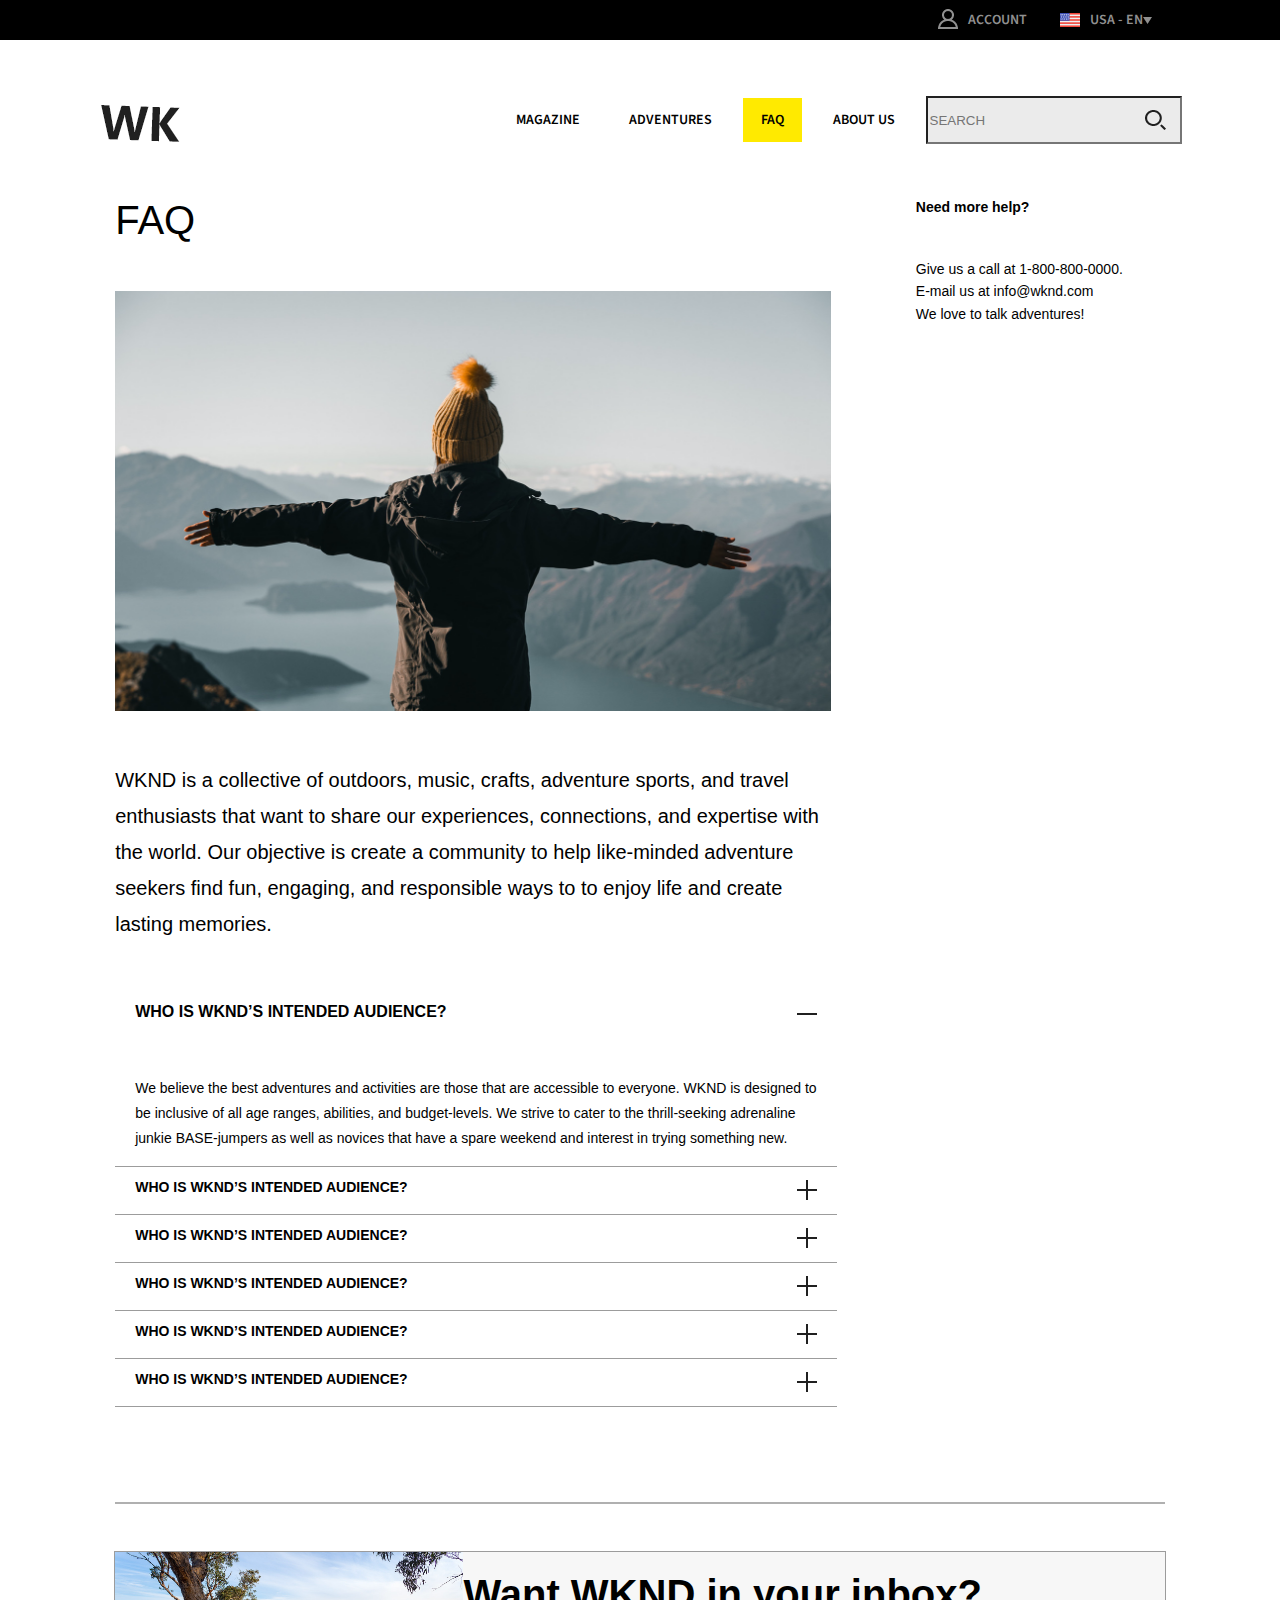
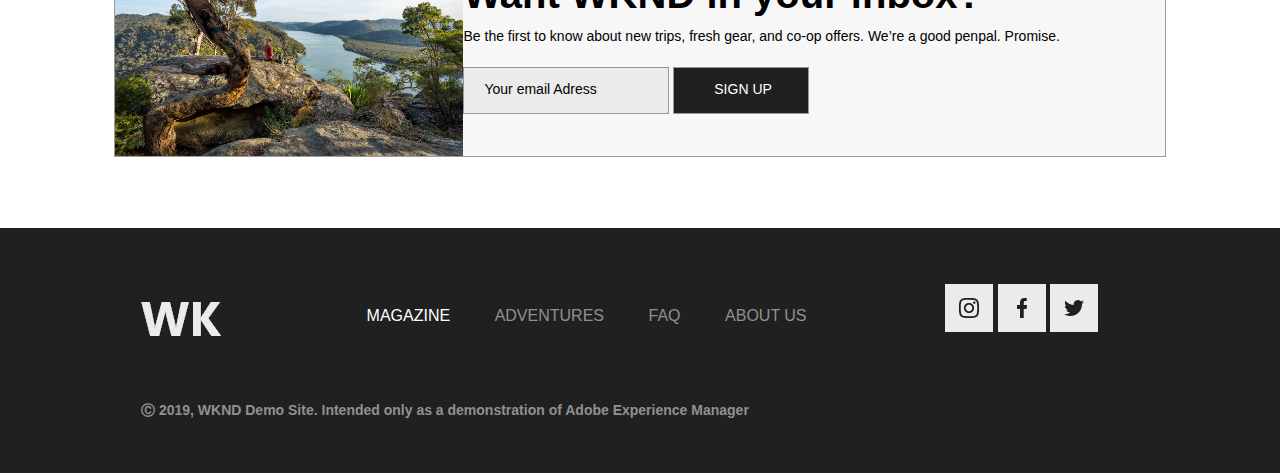
==== index.html @ 00b630f4 "first page" ====
<!DOCTYPE html>
<html lang="en">
<head>
    <meta charset="UTF-8">
    <meta http-equiv="X-UA-Compatible" content="IE=edge">
    <meta name="viewport" content="width=device-width, initial-scale=1.0">
    <title>Document</title>
    <link rel="stylesheet" href="./reset.css">
    <link rel="preconnect" href="https://fonts.googleapis.com">
    <link rel="preconnect" href="https://fonts.gstatic.com" crossorigin>
    <link href="https://fonts.googleapis.com/css2?family=Source+Sans+Pro:wght@400;600&display=swap"     rel="stylesheet">
    <link rel="stylesheet" href="style.css">
</head>
<body>
    <article class="contener">
        <header>
            <nav class="nav_top">
                <div></div>
                <div class="div_1">
                    <p class="using">
                        <img src="./img/Dribbble-Light-Preview.png" alt="">
                        <p>
                            ACCOUNT
                        </p>
                    </p>
                    <p class="lange">
                        <p class="flag"><img src="./img/USA.png" alt=""></p>
                        <p>USA - EN</p>
                        <img src="./img/ico_arrow.png" alt="">
                    </p>
                </div>
            </nav>
            <nav class="nav_bottom">
                <img src="./img/WKND-brand-logoo.png" alt="">
                <div class="meniue">
                    <ul> 
                        <li>MAGAZINE</li>
                        <li>ADVENTURES</li>
                        <li class="active">FAQ</li>
                        <li>ABOUT US</li>
                    </ul>
                    <div>
                        <input type="search" placeholder="SEARCH">
                        <img src="./img/search-icon.png" alt="">
                    </div>
                </div>
            </nav>
        </header>
        <main class="main">
            <section class="main_top">
                <div class="main_top_left">
                    <h1>FAQ</h1>
                   <div><img src="./img/WKND-image.png" alt=""></div>
                     <p class="p">WKND is a collective of outdoors, music, crafts, adventure sports, and travel   
                        <br> enthusiasts that want to share our experiences, connections, and expertise with  <br>the world. Our objective is create a community to help like-minded adventure      <br>seekers find fun, engaging, and responsible ways to to enjoy life and create
                        <br> lasting memories.
                    </p>
                    <div class="question">
                        <p class="who_is">
                            <span>WHO IS WKND’S INTENDED AUDIENCE?</span>
                            <img src="./img/WKND-iconn.png" alt="">
                            <p class="txt">We believe the best adventures and activities are those that are accessible to everyone. WKND is designed to  <br> be inclusive of all age ranges, abilities, and budget-levels. We strive to cater to the thrill-seeking adrenaline <br> junkie BASE-jumpers as well as novices that have a spare weekend and interest in trying something new.  </p>
                        </p>
                        <p class="question_p">
                            <span>WHO IS WKND’S INTENDED AUDIENCE?</span>
                            <img src="./img/WKND-icon.png" alt="">
                        </p>
                        <p class="question_p">
                            <span>WHO IS WKND’S INTENDED AUDIENCE?</span>
                            <img src="./img/WKND-icon.png" alt="">
                        </p>
                        <p class="question_p">
                            <span>WHO IS WKND’S INTENDED AUDIENCE?</span>
                            <img src="./img/WKND-icon.png" alt="">
                        </p>
                        <p class="question_p">
                            <span>WHO IS WKND’S INTENDED AUDIENCE?</span>
                            <img src="./img/WKND-icon.png" alt="">
                        </p>
                        <p class="question_p">
                            <span>WHO IS WKND’S INTENDED AUDIENCE?</span>
                            <img src="./img/WKND-icon.png" alt="">
                        </p>
                    </div>
                </div>
                <div class="main_top_help">
                    <h2>Need more help?</h2>
                    <p>Give us a call at 1-800-800-0000. <br>
                        E-mail us at info@wknd.com <br>
                        We love to talk adventures!</p>
                </div> 
            </section>
            <div class="line"></div>
            <div class="card">
                <img src="./img/WKND-imagee.png" alt="">  
                <div>
                    <h2>Want WKND in your inbox?</h2>  
                    <p>Be the first to know about new trips, fresh gear, and co-op offers. We’re a good penpal. Promise.</p>
                    <button class="btn1">Your email Adress</button>
                    <button class="btn2">SIGN UP</button>
                </div></div>
        </main>
        <footer>
            <nav class="nav_footer">
                <img src="./img/WKND-brand-logo.png" alt="">
                    <ul> 
                        <li class="active">MAGAZINE</li>
                        <li>ADVENTURES</li>
                        <li>FAQ</li>
                        <li>ABOUT US</li>
                    </ul>
                    <div>
                      <a href=""> <img src="./img/instagra.png" alt=""></a> 
                       <a href=""> <img src="./img/facebook.png" alt=""></a>
                        <a href=""><img src="./img/twiter.png" alt=""></a>
                    </div>
            </nav>
            <p class="information">Ⓒ 2019, WKND Demo Site. Intended only as a demonstration of Adobe Experience Manager</p>
        </footer>
    </article>
</body>
</html>
---- style.css ----
.contener{
    max-width: 1366px;
    width: 100%;
    margin: 0px auto;
    font-family: 'Source Serif Pro',sans-serif;
}
header{
    font-size: 14px;
    font-family: 'Source Sans Pro', sans-serif;
    font-weight: 600;
}
.nav_top{
    width: 100%;
    height: 40px;
    background-color: black;
    display: flex;
    justify-content: flex-end;
    color: #909090;
    border: 0.5 solid #707070;
    
}
.nav_top .div_1{
    width: 40%;
    height: 100%;
    display: flex;
    justify-content: end;
    align-items: center;
    margin-right: 10%;
}
header .nav_top .using img{
     margin-right: 10px;
}
header .nav_top .lange{
    margin-left: 33px;
    display: flex;
    justify-content: space-evenly;
}
.flag{
    width: 20px;
    height: 14px;
    margin-right: 10px;
}
header .nav_bottom{
    width: 100%;
    height: 160px;
    display: flex;
    align-items: center;
    justify-content: space-around;
}
.nav_bottom ul{
    
    margin-left: 100px;
    width: 440px;
    display: flex;
    justify-content: space-evenly;
    align-items: center;
}
.nav_bottom ul li{
    padding: 15px 18px;
}
header ul .active{
    background-color: #FFEA00;
}
.nav_bottom .meniue{
    display: flex;
}
.meniue div input{
    width: 256px;
    height: 48px;
    background-color: #EBEBEB;
}
.meniue div{
    position: relative;
}
.meniue div img{
    position: absolute;
    right: 6%;
    top: 30%;

}
main{
    margin-left: 9%;
    margin-right: 9%;
    font-family: 'Source Serif Pro',sans-serif;
}
.main_top{
    display: flex;
    flex-wrap: wrap;
    justify-content: space-between;
}
.main_top_left{
    display: flex;
	flex-direction: column;
	flex-wrap: wrap;
	justify-content: space-evenly;
	align-items: flex-start;
	align-content: stretch;
    padding-bottom: 48px;
    
}
.main_top_left h1{
    font-size: 40px;
    font-weight: 400;
    margin-bottom: 51px;
}
.main_top_left .p{
    margin-top: 48px;
    font-size: 20px;
    font-weight: 400;
    line-height: 1.8;
}
.question{
    margin-top: 48px;
    margin-bottom: 48px;
}
.who_is{
    display: flex;
    justify-content: space-between;
    font-weight: 600;
    padding: 14px 20px 14px 20px;
}

.question .question_p {
    padding: 14px 20px 14px 20px;
    display: flex;
    justify-content: space-between;
    box-shadow: 0px 1px #9c9c9c;
    font-size: 14px;
    font-weight: 600;
}
.question .txt{
    font-size: 14px;
    box-shadow: 0px 1px #9c9c9c;
    margin-top: 24px;
    line-height: 1.8;
    font-weight: 400;
    padding: 14px 20px 14px 20px;
}
.main_top_help{
    margin-right: 4%;
    font-size: 14px;
    font-weight: 400;
}
.main_top_help h2{
    font-size: 20;
    font-weight: 600;
    margin-bottom: 44px;
}
.main_top_help p{
    line-height: 1.6;
}
.card{
    box-shadow: 0px 0px 0px 1px #9c9c9c;
    display: flex;
    justify-content: space-between;
    background-color: #F7F7F7;
}
.card h2{
    font-size: 40px;
    font-weight: 600;
    margin-top: 22px;
}
.card p{
    font-size: 14px;
    font-weight: 400;
    margin-top: 15px;
    margin-bottom: 24px;
}
.card button{
    font-size: 14px;
    font-weight: 400;
}
.card .btn1{
    background-color: #EBEBEB;
    padding: 13px 71px 16px 20px;
    border: 1px solid #95989A;
}
.card .btn2{
    /* margin-bottom: 24px; */
    background-color: #202020;
    padding: 13px 36px 16px 40px;
    border: 1px solid #95989A;
    color: white;
}
.card div{
    margin-right: 10%;
}
main .line{
    margin-bottom: 48px;
    width: 100%;
    background-color: #9c9c9c;
    opacity: 0.8;
    height: 2px;
}
footer{
    margin-top: 72px;
    padding: 56px 182px 56px 141px;
    background-color: #202020;
    color: #909090;
}
.nav_footer{
    display: flex;
    justify-content: space-between;
}
.nav_footer ul{
    width: 440px;
    display: flex;
    justify-content: space-between;
    align-items: center;
}
footer .active{
    color: white;
}
footer .information{
    font-size: 14px;
    font-weight: 600;
    margin-top: 55px;
    color: #909090;
}
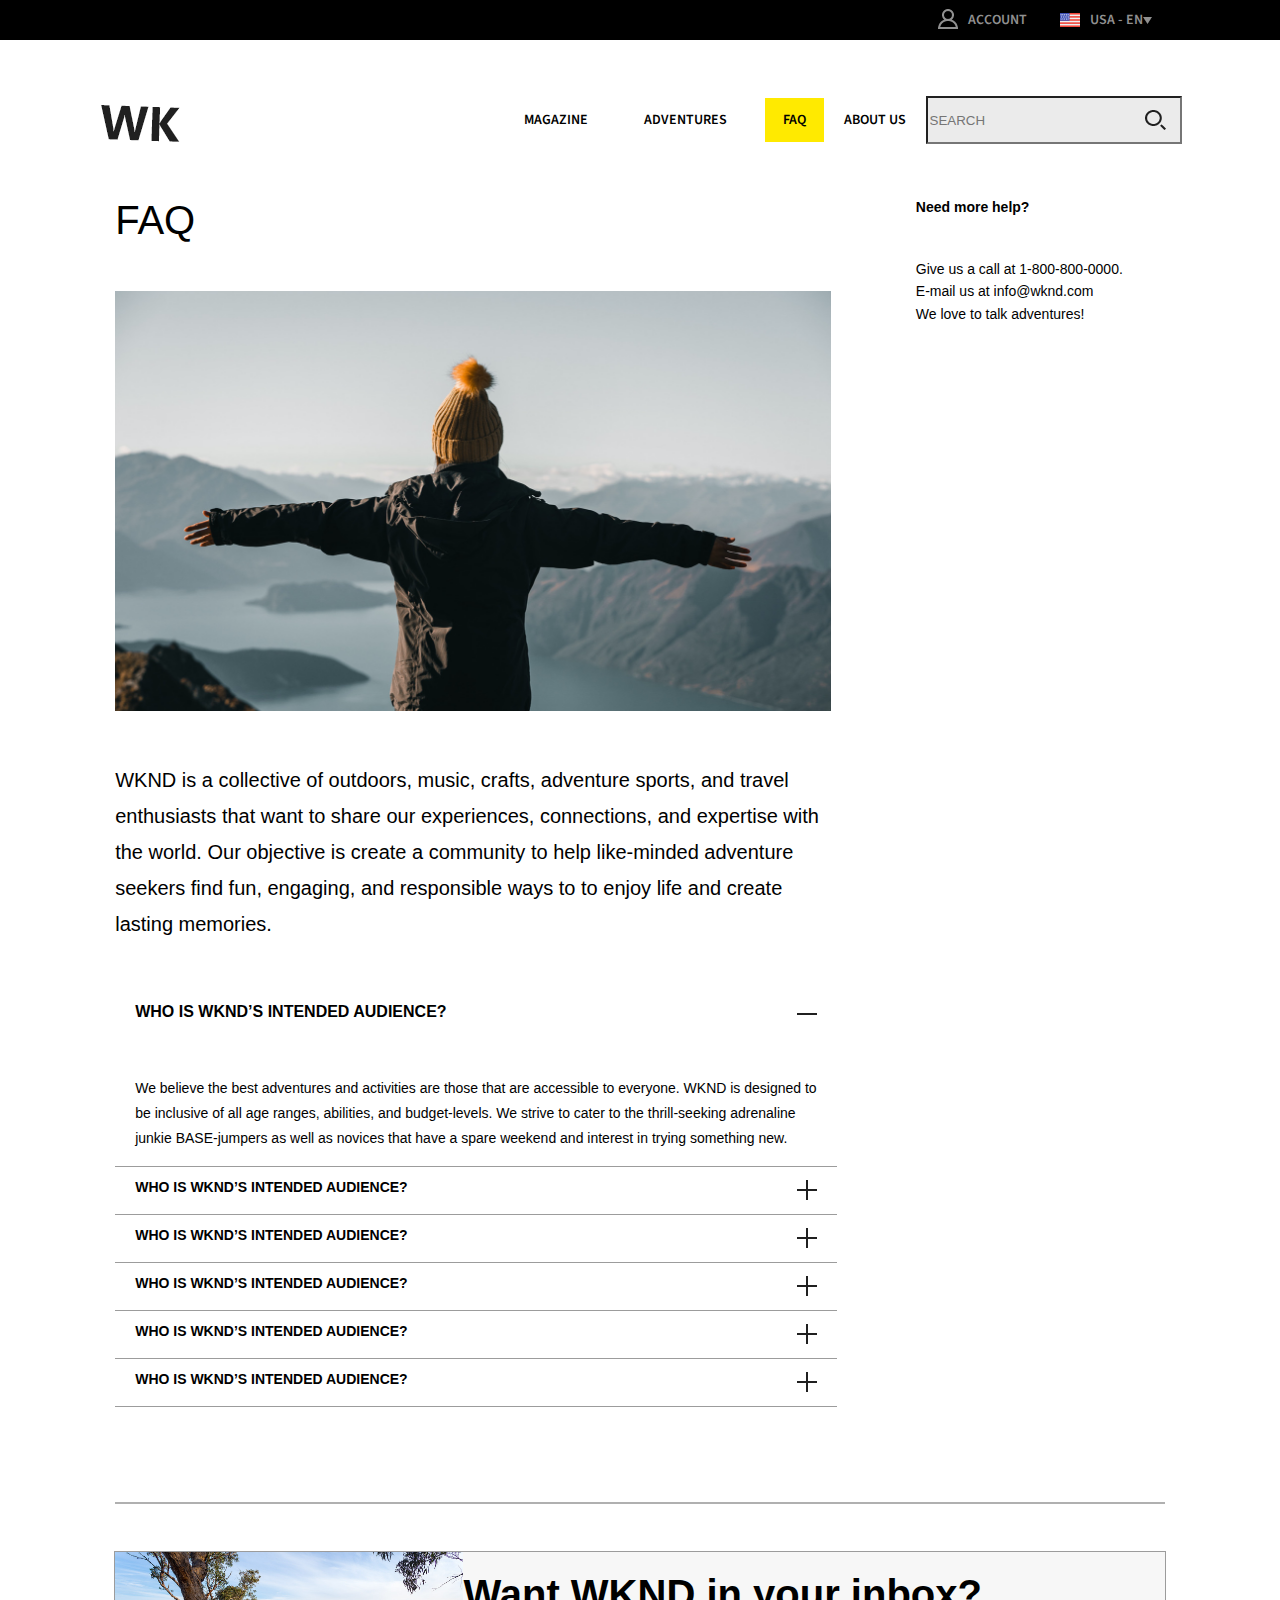
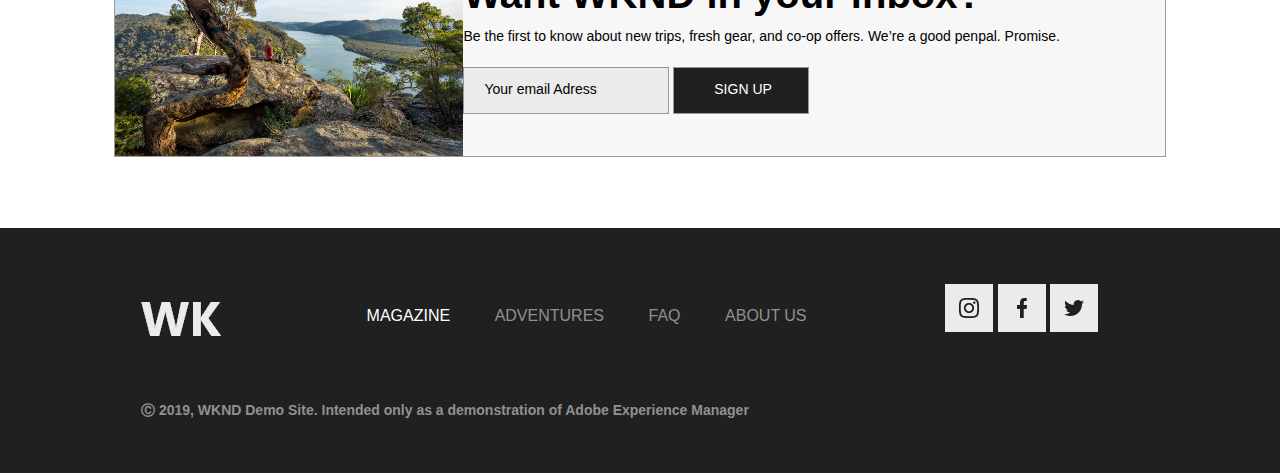
==== commit 255cb31a: "LW_project" ====
--- a/index.html
+++ b/index.html
@@ -34,10 +34,10 @@
                 <img src="./img/WKND-brand-logoo.png" alt="">
                 <div class="meniue">
                     <ul> 
-                        <li>MAGAZINE</li>
-                        <li>ADVENTURES</li>
-                        <li class="active">FAQ</li>
-                        <li>ABOUT US</li>
+                        <a href="#"><li>MAGAZINE</li></a>
+                        <a href="#"><li>ADVENTURES</li></a>
+                        <a href="#"><li class="active">FAQ</li></a>
+                        <a href="./about.html"><li">ABOUT US</li></a>
                     </ul>
                     <div>
                         <input type="search" placeholder="SEARCH">
--- a/style.css
+++ b/style.css
@@ -216,4 +216,91 @@
     font-weight: 600;
     margin-top: 55px;
     color: #909090;
+}
+        /*ABOUT US CSS  */
+.about_main{
+    display: flex;
+	flex-direction: column;
+	flex-wrap: nowrap;
+	justify-content: flex-start;
+	align-items: stretch;
+	align-content: stretch;
+}
+.about_main_top{
+    margin-top: 49px;
+    display: flex;
+	flex-direction: column;
+	flex-wrap: nowrap;
+	justify-content: flex-start;
+	align-items: stretch;
+	align-content: stretch;
+}
+.about_main h1{
+    color: #202020;
+    font-size: 40px;
+    font-weight: 400;
+}
+.about_main h2{
+    color: #202020;
+    font-size: 36px;
+    font-weight: 400;
+}
+.about_main .lines{
+    margin-top: 15px;
+    width: 84px;
+    height: 2px;
+    background-color: #FFEA00;
+}
+.about_main .p{
+    margin-top: 48px;
+    font-size: 20px;
+    font-weight: 400;
+    color: #202020;
+}
+.about_main .cards{
+    margin-top: 48px;
+    width: 100%;
+    display: flex;
+    justify-content: space-around;
+}
+.about_main .carde{
+    text-align: center;
+    /* width: 164p*/
+    display: flex;
+    flex-direction: column;
+    align-items: center;
+}
+
+.cards h4{
+    margin-top: 19px;
+    font-size: 24px;
+    font-weight: 400;
+}
+.cards p{
+    margin-top: 21px;
+    margin-bottom: 35px;
+    font-size: 10px;
+    font-weight: 600;
+    color: #909090;
+}
+.Stacey p{
+    margin-bottom: 21px;
+}
+.about_main_middle{
+    margin-top: 70px;
+}
+.about_main_middle .cards{
+    margin-top: 48px;
+    margin-bottom: 48px;
+    justify-content: space-evenly;
+}
+.about_main_middle p{
+    color: #202020;
+    line-height: 1.6;
+}
+.about_main footer{
+    color: #909090;
+}
+.about_main footer .active{
+    color: w;
 }